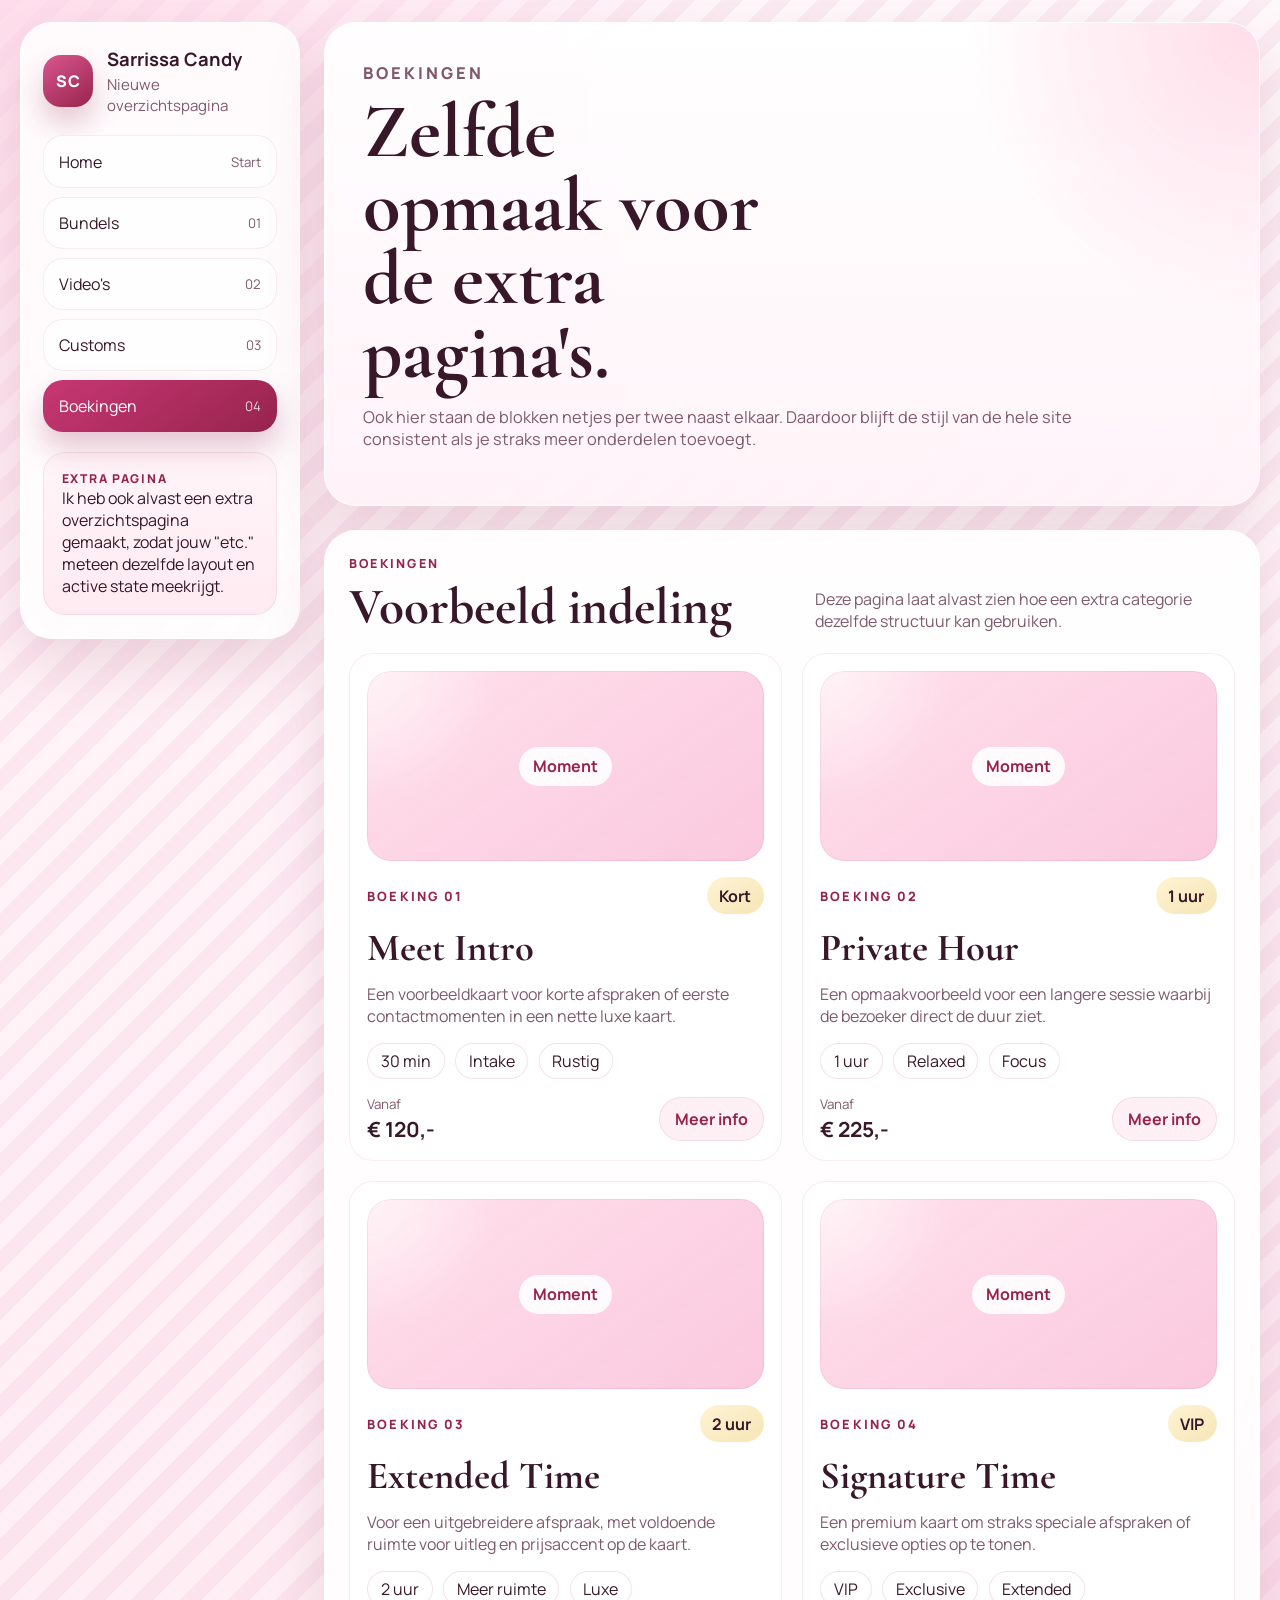
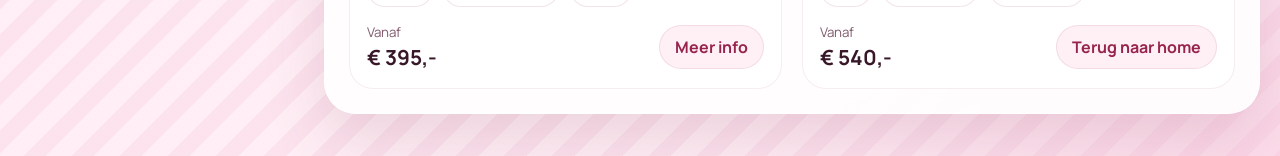
==== boekingen.html @ 028f1e92 "Eerste versie" ====
<!DOCTYPE html>
<html lang="nl">
<head>
    <meta charset="UTF-8">
    <meta name="viewport" content="width=device-width, initial-scale=1.0">
    <title>Boekingen | Sarrissa Candy</title>
    <link rel="preconnect" href="https://fonts.googleapis.com">
    <link rel="preconnect" href="https://fonts.gstatic.com" crossorigin>
    <link href="https://fonts.googleapis.com/css2?family=Cormorant+Garamond:wght@500;600;700&family=Manrope:wght@400;500;600;700;800&display=swap" rel="stylesheet">
    <link rel="stylesheet" href="assets/css/style.css">
    <script defer src="assets/js/script.js"></script>
</head>
<body data-page="boekingen">
    <div class="site-shell">
        <aside class="sidebar">
            <a class="brand" href="index.html">
                <span class="brand-mark">SC</span>
                <span class="brand-copy">
                    <strong>Sarrissa Candy</strong>
                    <span>Nieuwe overzichtspagina</span>
                </span>
            </a>

            <button class="sidebar-toggle" type="button" aria-expanded="false" aria-controls="sidebar-nav" data-sidebar-toggle>
                Menu openen
            </button>

            <nav class="sidebar-nav" id="sidebar-nav" data-sidebar-nav>
                <a class="side-link" href="index.html" data-nav-link="home">
                    <span>Home</span>
                    <small>Start</small>
                </a>
                <a class="side-link" href="bundels.html" data-nav-link="bundels">
                    <span>Bundels</span>
                    <small>01</small>
                </a>
                <a class="side-link" href="videos.html" data-nav-link="videos">
                    <span>Video's</span>
                    <small>02</small>
                </a>
                <a class="side-link" href="customs.html" data-nav-link="customs">
                    <span>Customs</span>
                    <small>03</small>
                </a>
                <a class="side-link" href="boekingen.html" data-nav-link="boekingen">
                    <span>Boekingen</span>
                    <small>04</small>
                </a>
            </nav>

            <div class="sidebar-note">
                <p class="note-label">Extra pagina</p>
                <p>Ik heb ook alvast een extra overzichtspagina gemaakt, zodat jouw "etc." meteen dezelfde layout en active state meekrijgt.</p>
            </div>
        </aside>

        <main class="content">
            <section class="hero-card">
                <p class="eyebrow">Boekingen</p>
                <h1>Zelfde opmaak voor de extra pagina's.</h1>
                <p>Ook hier staan de blokken netjes per twee naast elkaar. Daardoor blijft de stijl van de hele site consistent als je straks meer onderdelen toevoegt.</p>
            </section>

            <section class="panel">
                <div class="section-heading">
                    <div>
                        <p class="eyebrow">Boekingen</p>
                        <h2>Voorbeeld indeling</h2>
                    </div>
                    <p class="section-copy">Deze pagina laat alvast zien hoe een extra categorie dezelfde structuur kan gebruiken.</p>
                </div>

                <div class="collection-grid">
                    <article class="offer-card">
                        <div class="offer-image"><span>Moment</span></div>
                        <div class="offer-topline">
                            <small>Boeking 01</small>
                            <span class="price-chip">Kort</span>
                        </div>
                        <h3>Meet Intro</h3>
                        <p class="offer-copy">Een voorbeeldkaart voor korte afspraken of eerste contactmomenten in een nette luxe kaart.</p>
                        <div class="tag-row">
                            <span>30 min</span>
                            <span>Intake</span>
                            <span>Rustig</span>
                        </div>
                        <div class="offer-footer">
                            <div class="offer-price">
                                <small>Vanaf</small>
                                <strong>&euro; 120,-</strong>
                            </div>
                            <a class="ghost-link" href="bundels.html">Meer info</a>
                        </div>
                    </article>

                    <article class="offer-card">
                        <div class="offer-image"><span>Moment</span></div>
                        <div class="offer-topline">
                            <small>Boeking 02</small>
                            <span class="price-chip">1 uur</span>
                        </div>
                        <h3>Private Hour</h3>
                        <p class="offer-copy">Een opmaakvoorbeeld voor een langere sessie waarbij de bezoeker direct de duur ziet.</p>
                        <div class="tag-row">
                            <span>1 uur</span>
                            <span>Relaxed</span>
                            <span>Focus</span>
                        </div>
                        <div class="offer-footer">
                            <div class="offer-price">
                                <small>Vanaf</small>
                                <strong>&euro; 225,-</strong>
                            </div>
                            <a class="ghost-link" href="videos.html">Meer info</a>
                        </div>
                    </article>

                    <article class="offer-card">
                        <div class="offer-image"><span>Moment</span></div>
                        <div class="offer-topline">
                            <small>Boeking 03</small>
                            <span class="price-chip">2 uur</span>
                        </div>
                        <h3>Extended Time</h3>
                        <p class="offer-copy">Voor een uitgebreidere afspraak, met voldoende ruimte voor uitleg en prijsaccent op de kaart.</p>
                        <div class="tag-row">
                            <span>2 uur</span>
                            <span>Meer ruimte</span>
                            <span>Luxe</span>
                        </div>
                        <div class="offer-footer">
                            <div class="offer-price">
                                <small>Vanaf</small>
                                <strong>&euro; 395,-</strong>
                            </div>
                            <a class="ghost-link" href="customs.html">Meer info</a>
                        </div>
                    </article>

                    <article class="offer-card">
                        <div class="offer-image"><span>Moment</span></div>
                        <div class="offer-topline">
                            <small>Boeking 04</small>
                            <span class="price-chip">VIP</span>
                        </div>
                        <h3>Signature Time</h3>
                        <p class="offer-copy">Een premium kaart om straks speciale afspraken of exclusieve opties op te tonen.</p>
                        <div class="tag-row">
                            <span>VIP</span>
                            <span>Exclusive</span>
                            <span>Extended</span>
                        </div>
                        <div class="offer-footer">
                            <div class="offer-price">
                                <small>Vanaf</small>
                                <strong>&euro; 540,-</strong>
                            </div>
                            <a class="ghost-link" href="index.html">Terug naar home</a>
                        </div>
                    </article>
                </div>
            </section>
        </main>
    </div>
</body>
</html>
---- assets/css/style.css ----
:root {
    --font-body: "Manrope", sans-serif;
    --font-heading: "Cormorant Garamond", serif;
    --bg-main: #fff8fb;
    --bg-soft: #ffeef5;
    --surface: rgba(255, 255, 255, 0.9);
    --surface-strong: #ffffff;
    --text-main: #381828;
    --text-soft: #7f5a6c;
    --border: rgba(151, 36, 77, 0.14);
    --shadow: 0 24px 60px rgba(135, 67, 95, 0.16);
    --accent: #d9568f;
    --accent-strong: #97244d;
    --accent-soft: #ffd3e3;
    --gold-soft: #f6e5b6;
    --radius-xl: 32px;
    --radius-lg: 24px;
    --radius-md: 18px;
    --transition: 0.22s ease;
}

*,
*::before,
*::after {
    box-sizing: border-box;
}

html {
    scroll-behavior: smooth;
}

body {
    margin: 0;
    min-height: 100vh;
    font-family: var(--font-body);
    color: var(--text-main);
    background:
        radial-gradient(circle at top left, rgba(255, 214, 231, 0.75), transparent 34%),
        radial-gradient(circle at bottom right, rgba(248, 194, 219, 0.42), transparent 28%),
        repeating-linear-gradient(
            135deg,
            rgba(231, 156, 191, 0.14) 0 16px,
            rgba(255, 255, 255, 0) 16px 34px
        ),
        linear-gradient(180deg, var(--bg-main), var(--bg-soft));
}

a {
    color: inherit;
}

img {
    display: block;
    max-width: 100%;
}

button {
    font: inherit;
}

.site-shell {
    width: min(1240px, calc(100% - 2rem));
    margin: 0 auto;
    padding: 1.4rem 0 2.6rem;
    display: grid;
    grid-template-columns: 280px minmax(0, 1fr);
    gap: 1.5rem;
}

.sidebar {
    position: sticky;
    top: 1.25rem;
    align-self: start;
    padding: 1.4rem;
    border-radius: var(--radius-xl);
    background: rgba(255, 255, 255, 0.84);
    border: 1px solid rgba(255, 255, 255, 0.85);
    box-shadow: var(--shadow);
    backdrop-filter: blur(18px);
}

.brand {
    display: flex;
    align-items: center;
    gap: 0.9rem;
    margin-bottom: 1.2rem;
    text-decoration: none;
}

.brand-mark {
    width: 52px;
    height: 52px;
    border-radius: 18px;
    display: grid;
    place-items: center;
    font-weight: 800;
    letter-spacing: 0.06em;
    color: #ffffff;
    background: linear-gradient(145deg, var(--accent), var(--accent-strong));
    box-shadow: 0 16px 28px rgba(151, 36, 77, 0.24);
}

.brand-copy {
    display: grid;
    gap: 0.15rem;
}

.brand-copy strong {
    font-size: 1.15rem;
}

.brand-copy span {
    color: var(--text-soft);
    font-size: 0.94rem;
}

.sidebar-toggle {
    display: none;
    width: 100%;
    margin-bottom: 1rem;
    padding: 0.95rem 1rem;
    border: 0;
    border-radius: 18px;
    background: #ffffff;
    color: var(--text-main);
    box-shadow: inset 0 0 0 1px var(--border);
}

.sidebar-nav {
    display: grid;
    gap: 0.55rem;
}

.side-link {
    display: flex;
    align-items: center;
    justify-content: space-between;
    gap: 0.8rem;
    padding: 0.95rem 1rem;
    border-radius: 20px;
    text-decoration: none;
    background: rgba(255, 255, 255, 0.64);
    color: var(--text-main);
    box-shadow: inset 0 0 0 1px rgba(151, 36, 77, 0.08);
    transition: transform var(--transition), background-color var(--transition), color var(--transition), box-shadow var(--transition);
}

.side-link small {
    color: var(--text-soft);
    font-size: 0.83rem;
    transition: color var(--transition);
}

.side-link:hover,
.side-link:focus-visible {
    transform: translateY(-1px);
    background: #fff8fc;
    box-shadow: inset 0 0 0 1px rgba(151, 36, 77, 0.16);
}

.side-link.is-active,
.side-link[aria-current="page"] {
    color: #ffffff;
    background: linear-gradient(145deg, #c73773, var(--accent-strong));
    box-shadow: 0 16px 30px rgba(151, 36, 77, 0.26);
}

.side-link.is-active small,
.side-link[aria-current="page"] small {
    color: rgba(255, 255, 255, 0.82);
}

.sidebar-note {
    margin-top: 1.2rem;
    padding: 1.15rem;
    border-radius: 22px;
    background: linear-gradient(180deg, rgba(255, 245, 249, 0.96), rgba(255, 233, 241, 0.96));
    box-shadow: inset 0 0 0 1px rgba(151, 36, 77, 0.08);
}

.sidebar-note p {
    margin: 0;
}

.note-label {
    margin-bottom: 0.45rem;
    font-size: 0.76rem;
    font-weight: 800;
    letter-spacing: 0.14em;
    text-transform: uppercase;
    color: var(--accent-strong);
}

.content {
    display: grid;
    gap: 1.5rem;
}

.hero-card,
.panel {
    border-radius: var(--radius-xl);
    background: var(--surface);
    border: 1px solid rgba(255, 255, 255, 0.92);
    box-shadow: var(--shadow);
    backdrop-filter: blur(18px);
}

.hero-card {
    padding: clamp(1.8rem, 3vw, 2.8rem);
    background:
        radial-gradient(circle at top right, rgba(255, 213, 228, 0.82), transparent 28%),
        linear-gradient(180deg, rgba(255, 255, 255, 0.95), rgba(255, 243, 248, 0.94));
}

.eyebrow {
    margin: 0 0 0.7rem;
    font-size: 0.78rem;
    font-weight: 800;
    letter-spacing: 0.18em;
    text-transform: uppercase;
    color: var(--accent-strong);
}

.hero-card h1,
.panel h2,
.offer-card h3,
.nav-card h3 {
    margin: 0;
    font-family: var(--font-heading);
    line-height: 0.96;
    color: var(--text-main);
}

.hero-card h1 {
    max-width: 12ch;
    font-size: clamp(3rem, 6vw, 5.4rem);
}

.hero-card p {
    max-width: 720px;
    color: var(--text-soft);
    font-size: 1.02rem;
}

.hero-badges,
.tag-row {
    display: flex;
    flex-wrap: wrap;
    gap: 0.65rem;
}

.hero-badges {
    margin-top: 1.6rem;
}

.hero-badges span,
.tag-row span {
    display: inline-flex;
    align-items: center;
    min-height: 34px;
    padding: 0.45rem 0.85rem;
    border-radius: 999px;
    background: #ffffff;
    color: var(--text-main);
    box-shadow: inset 0 0 0 1px rgba(151, 36, 77, 0.12);
}

.panel {
    padding: 1.5rem;
}

.section-heading {
    display: flex;
    align-items: end;
    justify-content: space-between;
    gap: 1rem;
    margin-bottom: 1.3rem;
}

.section-heading h2 {
    font-size: clamp(2.2rem, 4vw, 3.2rem);
}

.section-copy {
    max-width: 420px;
    margin: 0;
    color: var(--text-soft);
}

.collection-grid {
    display: grid;
    grid-template-columns: repeat(2, minmax(0, 1fr));
    gap: 1.25rem;
}

.nav-card,
.offer-card,
.mini-card {
    border-radius: var(--radius-lg);
    background: var(--surface-strong);
    box-shadow: inset 0 0 0 1px rgba(151, 36, 77, 0.08);
}

.nav-card {
    display: grid;
    gap: 0.85rem;
    padding: 1.35rem;
    text-decoration: none;
    transition: transform var(--transition), box-shadow var(--transition);
}

.nav-card:hover,
.nav-card:focus-visible {
    transform: translateY(-2px);
    box-shadow: inset 0 0 0 1px rgba(151, 36, 77, 0.14), 0 18px 34px rgba(177, 105, 136, 0.14);
}

.nav-card p,
.offer-copy,
.mini-card p {
    margin: 0;
    color: var(--text-soft);
}

.nav-card-top {
    display: flex;
    align-items: center;
    justify-content: space-between;
    gap: 1rem;
}

.nav-card-step {
    min-width: 48px;
    min-height: 48px;
    border-radius: 16px;
    display: grid;
    place-items: center;
    font-weight: 800;
    color: var(--accent-strong);
    background: linear-gradient(145deg, #fff3f8, #ffe0eb);
}

.nav-card-link {
    font-weight: 700;
    color: var(--accent-strong);
}

.mini-grid {
    display: grid;
    grid-template-columns: repeat(2, minmax(0, 1fr));
    gap: 1rem;
}

.mini-card {
    padding: 1.25rem;
}

.mini-card strong {
    display: block;
    margin-bottom: 0.45rem;
    font-size: 1.1rem;
}

.offer-card {
    padding: 1.15rem;
    display: grid;
    gap: 1rem;
}

.offer-image {
    min-height: 190px;
    border-radius: 24px;
    display: grid;
    place-items: center;
    overflow: hidden;
    background:
        radial-gradient(circle at top left, rgba(255, 255, 255, 0.65), transparent 30%),
        linear-gradient(145deg, rgba(255, 222, 234, 0.95), rgba(250, 195, 219, 0.9));
    box-shadow: inset 0 0 0 1px rgba(151, 36, 77, 0.08);
}

.offer-image span {
    padding: 0.55rem 0.9rem;
    border-radius: 999px;
    font-weight: 700;
    color: var(--accent-strong);
    background: rgba(255, 255, 255, 0.88);
}

.offer-topline {
    display: flex;
    align-items: center;
    justify-content: space-between;
    gap: 1rem;
}

.offer-topline small {
    font-size: 0.8rem;
    font-weight: 800;
    letter-spacing: 0.16em;
    text-transform: uppercase;
    color: var(--accent-strong);
}

.price-chip {
    padding: 0.45rem 0.78rem;
    border-radius: 999px;
    font-weight: 700;
    background: linear-gradient(145deg, #fff3d4, var(--gold-soft));
}

.offer-card h3 {
    font-size: clamp(2rem, 3vw, 2.6rem);
}

.offer-footer {
    display: flex;
    align-items: center;
    justify-content: space-between;
    gap: 1rem;
    margin-top: auto;
}

.offer-price {
    display: grid;
    gap: 0.1rem;
}

.offer-price small {
    color: var(--text-soft);
}

.offer-price strong {
    font-size: 1.3rem;
}

.ghost-link {
    display: inline-flex;
    align-items: center;
    justify-content: center;
    min-height: 42px;
    padding: 0.7rem 1rem;
    border-radius: 999px;
    background: rgba(255, 239, 245, 0.92);
    color: var(--accent-strong);
    font-weight: 700;
    text-decoration: none;
    box-shadow: inset 0 0 0 1px rgba(151, 36, 77, 0.1);
}

.page-intro {
    margin: 0;
    color: var(--text-soft);
    max-width: 680px;
}

.page-footer {
    padding: 0.8rem 0 0;
    text-align: center;
    color: var(--text-soft);
    font-size: 0.94rem;
}

@media (max-width: 980px) {
    .site-shell {
        grid-template-columns: 1fr;
    }

    .sidebar {
        position: static;
    }
}

@media (max-width: 820px) {
    .collection-grid,
    .mini-grid,
    .section-heading {
        grid-template-columns: 1fr;
    }

    .section-heading {
        display: grid;
        align-items: start;
    }
}

@media (max-width: 720px) {
    .site-shell {
        width: min(100%, calc(100% - 1rem));
        padding-top: 0.7rem;
    }

    .sidebar {
        padding: 1rem;
        border-radius: 24px;
    }

    .sidebar-toggle {
        display: block;
    }

    .sidebar-nav {
        display: none;
    }

    .sidebar-nav.is-open {
        display: grid;
    }

    .hero-card,
    .panel {
        padding: 1.1rem;
        border-radius: 24px;
    }

    .offer-image {
        min-height: 150px;
    }

    .offer-footer {
        align-items: start;
        flex-direction: column;
    }
}
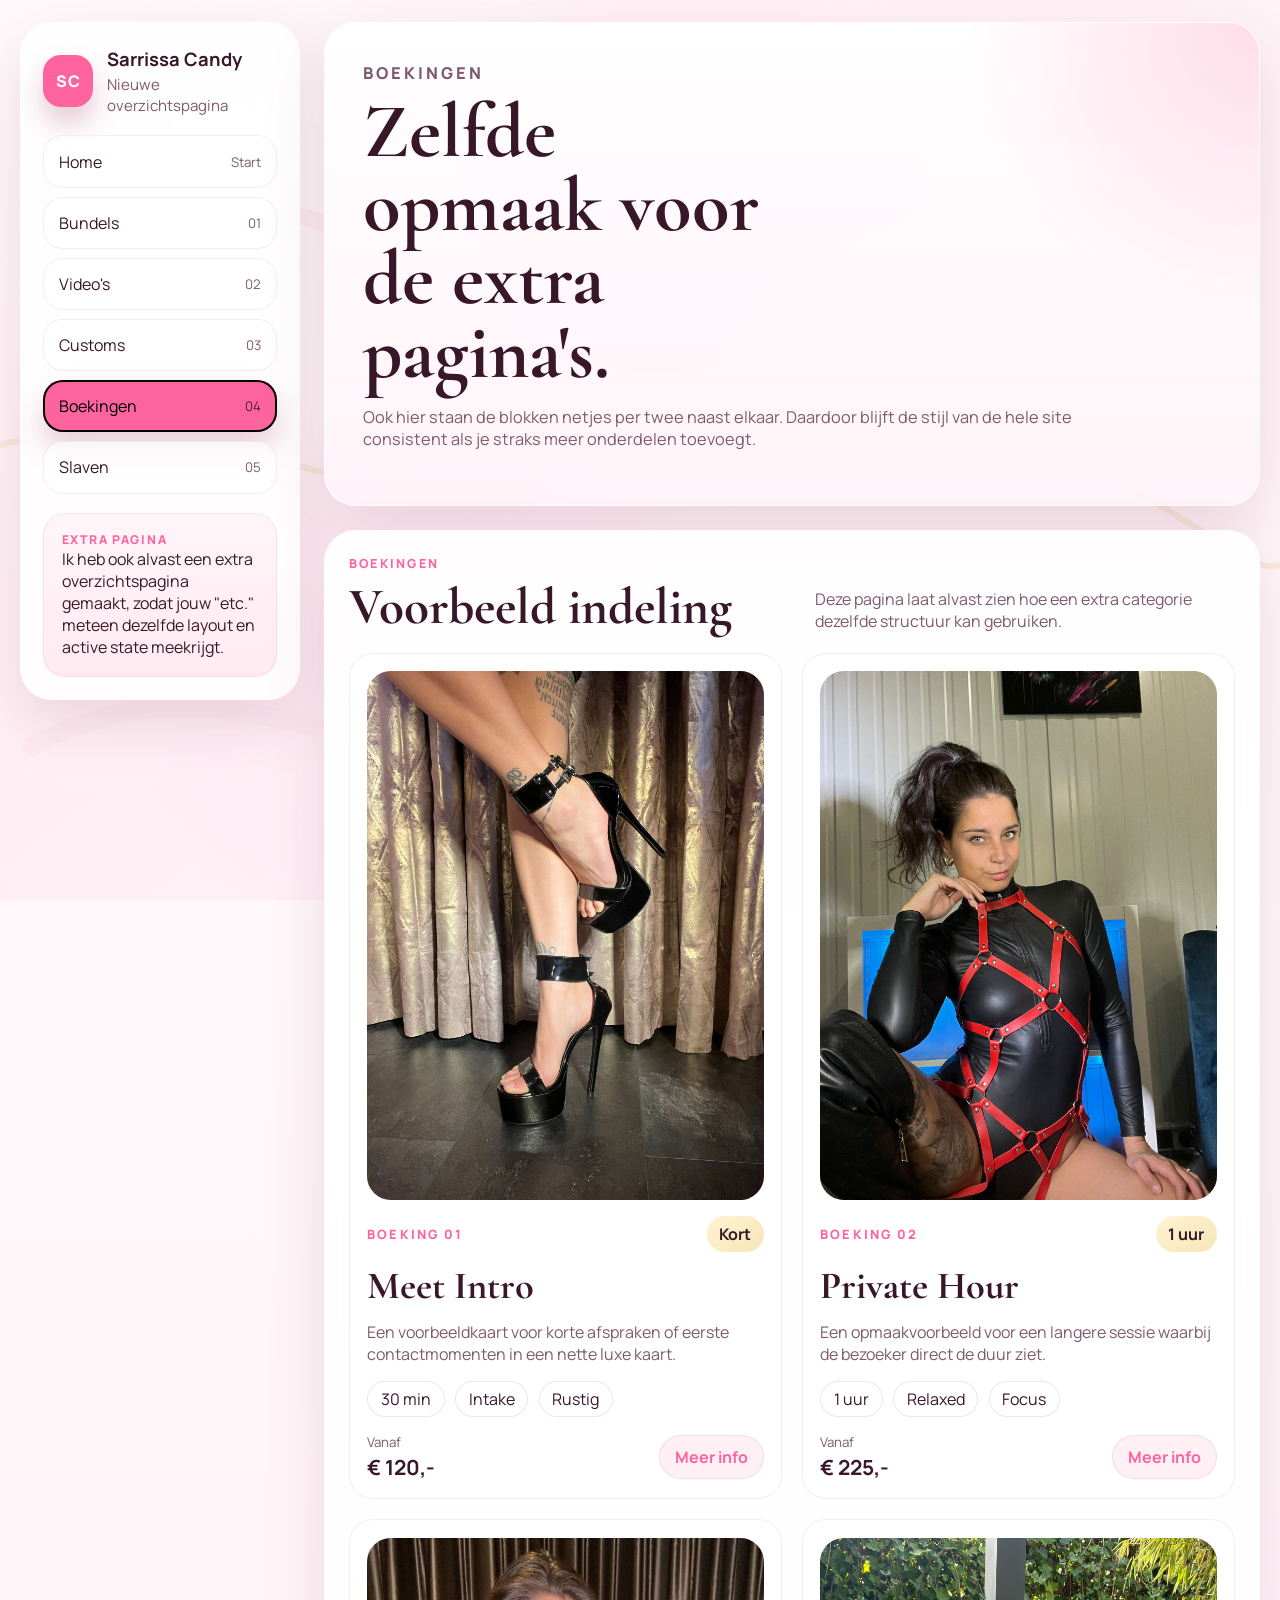
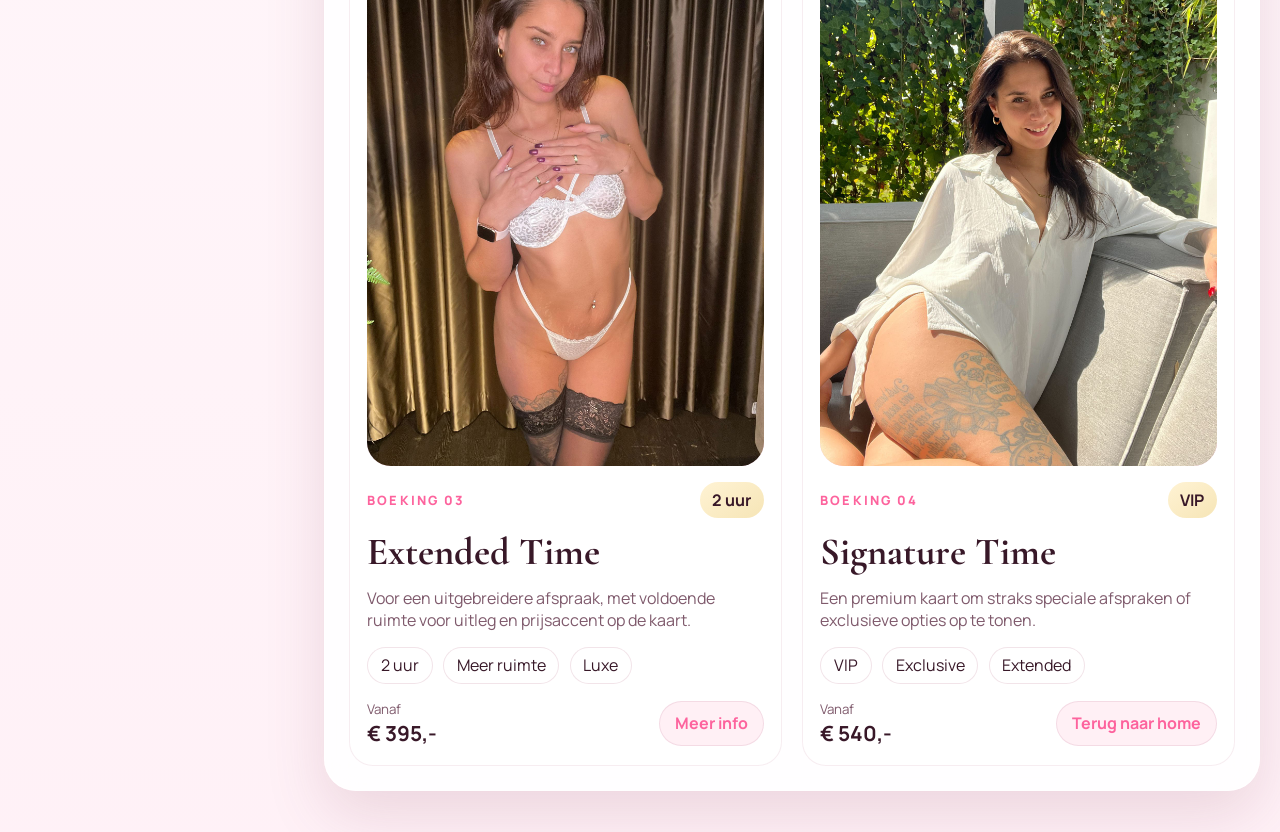
==== commit a010f9ea: "tweede verbetering" ====
--- a/boekingen.html
+++ b/boekingen.html
@@ -46,6 +46,10 @@
                     <span>Boekingen</span>
                     <small>04</small>
                 </a>
+                <a class="side-link" href="slaven.html" data-nav-link="slaven">
+                    <span>Slaven</span>
+                    <small>05</small>
+                </a>
             </nav>
 
             <div class="sidebar-note">
@@ -72,7 +76,9 @@
 
                 <div class="collection-grid">
                     <article class="offer-card">
-                        <div class="offer-image"><span>Moment</span></div>
+                        <div class="offer-image">
+                            <img src="images/WhatsApp%20Image%202026-05-06%20at%2015.22.38.jpeg" alt="Foto bij boeking Meet Intro">
+                        </div>
                         <div class="offer-topline">
                             <small>Boeking 01</small>
                             <span class="price-chip">Kort</span>
@@ -94,7 +100,9 @@
                     </article>
 
                     <article class="offer-card">
-                        <div class="offer-image"><span>Moment</span></div>
+                        <div class="offer-image">
+                            <img src="images/WhatsApp%20Image%202026-05-06%20at%2015.12.39.jpeg" alt="Foto bij boeking Private Hour">
+                        </div>
                         <div class="offer-topline">
                             <small>Boeking 02</small>
                             <span class="price-chip">1 uur</span>
@@ -116,7 +124,9 @@
                     </article>
 
                     <article class="offer-card">
-                        <div class="offer-image"><span>Moment</span></div>
+                        <div class="offer-image">
+                            <img src="images/WhatsApp%20Image%202026-05-06%20at%2015.51.36.jpeg" alt="Foto bij boeking Extended Time">
+                        </div>
                         <div class="offer-topline">
                             <small>Boeking 03</small>
                             <span class="price-chip">2 uur</span>
@@ -138,7 +148,9 @@
                     </article>
 
                     <article class="offer-card">
-                        <div class="offer-image"><span>Moment</span></div>
+                        <div class="offer-image">
+                            <img src="images/WhatsApp%20Image%202026-05-06%20at%2015.43.06.jpeg" alt="Foto bij boeking Signature Time">
+                        </div>
                         <div class="offer-topline">
                             <small>Boeking 04</small>
                             <span class="price-chip">VIP</span>
--- a/assets/css/style.css
+++ b/assets/css/style.css
@@ -9,8 +9,8 @@
     --text-soft: #7f5a6c;
     --border: rgba(151, 36, 77, 0.14);
     --shadow: 0 24px 60px rgba(135, 67, 95, 0.16);
-    --accent: #d9568f;
-    --accent-strong: #97244d;
+    --accent: #fd639d;
+    --accent-strong: #fd639d;
     --accent-soft: #ffd3e3;
     --gold-soft: #f6e5b6;
     --radius-xl: 32px;
@@ -35,14 +35,20 @@
     font-family: var(--font-body);
     color: var(--text-main);
     background:
-        radial-gradient(circle at top left, rgba(255, 214, 231, 0.75), transparent 34%),
-        radial-gradient(circle at bottom right, rgba(248, 194, 219, 0.42), transparent 28%),
-        repeating-linear-gradient(
-            135deg,
-            rgba(231, 156, 191, 0.14) 0 16px,
-            rgba(255, 255, 255, 0) 16px 34px
-        ),
-        linear-gradient(180deg, var(--bg-main), var(--bg-soft));
+        linear-gradient(180deg, rgba(255, 250, 252, 0.7), rgba(255, 238, 245, 0.82)),
+        url("../images/marble-02.svg") center top / cover fixed;
+}
+
+body[data-page="slaven"] {
+    --text-main: #ffeaf4;
+    --text-soft: rgba(255, 220, 235, 0.8);
+    --surface: rgba(18, 8, 15, 0.78);
+    --surface-strong: rgba(27, 11, 21, 0.9);
+    --border: rgba(253, 99, 157, 0.22);
+    --shadow: 0 28px 70px rgba(0, 0, 0, 0.42);
+    background:
+        linear-gradient(180deg, rgba(9, 4, 8, 0.52), rgba(8, 3, 7, 0.76)),
+        url("../images/slaven-glitch.svg") center center / cover fixed;
 }
 
 a {
@@ -160,14 +166,16 @@
 
 .side-link.is-active,
 .side-link[aria-current="page"] {
-    color: #ffffff;
-    background: linear-gradient(145deg, #c73773, var(--accent-strong));
-    box-shadow: 0 16px 30px rgba(151, 36, 77, 0.26);
+    color: #000000;
+    background: var(--accent-strong);
+    box-shadow:
+        inset 0 0 0 2px #000000,
+        0 16px 30px rgba(151, 36, 77, 0.22);
 }
 
 .side-link.is-active small,
 .side-link[aria-current="page"] small {
-    color: rgba(255, 255, 255, 0.82);
+    color: rgba(0, 0, 0, 0.7);
 }
 
 .sidebar-note {
@@ -240,6 +248,37 @@
     max-width: 720px;
     color: var(--text-soft);
     font-size: 1.02rem;
+}
+
+.hero-split {
+    display: grid;
+    grid-template-columns: minmax(0, 1.05fr) minmax(280px, 0.95fr);
+    gap: 1.25rem;
+    align-items: center;
+}
+
+.hero-gallery {
+    display: grid;
+    grid-template-columns: repeat(2, minmax(0, 1fr));
+    gap: 0.85rem;
+}
+
+.hero-gallery-card {
+    min-height: 170px;
+    border-radius: 24px;
+    overflow: hidden;
+    box-shadow: inset 0 0 0 1px rgba(151, 36, 77, 0.1);
+}
+
+.hero-gallery-card.tall {
+    grid-row: span 2;
+    min-height: 360px;
+}
+
+.hero-gallery-card img {
+    width: 100%;
+    height: 100%;
+    object-fit: cover;
 }
 
 .hero-badges,
@@ -293,6 +332,10 @@
     gap: 1.25rem;
 }
 
+.training-grid {
+    grid-template-columns: repeat(3, minmax(0, 1fr));
+}
+
 .nav-card,
 .offer-card,
 .mini-card {
@@ -377,6 +420,12 @@
         radial-gradient(circle at top left, rgba(255, 255, 255, 0.65), transparent 30%),
         linear-gradient(145deg, rgba(255, 222, 234, 0.95), rgba(250, 195, 219, 0.9));
     box-shadow: inset 0 0 0 1px rgba(151, 36, 77, 0.08);
+}
+
+.offer-image img {
+    width: 100%;
+    height: 100%;
+    object-fit: cover;
 }
 
 .offer-image span {
@@ -448,6 +497,141 @@
     box-shadow: inset 0 0 0 1px rgba(151, 36, 77, 0.1);
 }
 
+.jump-panel,
+.request-card {
+    border-radius: var(--radius-lg);
+    background: var(--surface-strong);
+    box-shadow: inset 0 0 0 1px rgba(151, 36, 77, 0.08);
+}
+
+.jump-panel {
+    padding: 1.35rem;
+    display: grid;
+    gap: 0.9rem;
+}
+
+.jump-nav {
+    display: flex;
+    flex-wrap: wrap;
+    gap: 0.75rem;
+}
+
+.jump-chip {
+    display: inline-flex;
+    align-items: center;
+    justify-content: center;
+    min-height: 44px;
+    padding: 0.75rem 1rem;
+    border-radius: 999px;
+    text-decoration: none;
+    font-weight: 700;
+    background: rgba(255, 240, 246, 0.92);
+    color: var(--accent-strong);
+    box-shadow: inset 0 0 0 1px rgba(151, 36, 77, 0.12);
+    transition: transform var(--transition), box-shadow var(--transition), background-color var(--transition);
+}
+
+.jump-chip:hover,
+.jump-chip:focus-visible {
+    transform: translateY(-1px);
+    box-shadow: inset 0 0 0 1px rgba(151, 36, 77, 0.2), 0 16px 28px rgba(151, 36, 77, 0.12);
+}
+
+.jump-chip.is-soft {
+    background: rgba(255, 255, 255, 0.86);
+    color: var(--text-main);
+}
+
+.scroll-target {
+    scroll-margin-top: 1.25rem;
+}
+
+.request-layout {
+    display: grid;
+    grid-template-columns: minmax(0, 0.9fr) minmax(0, 1.1fr);
+    gap: 1.25rem;
+}
+
+.training-request-layout {
+    margin-top: 1.25rem;
+}
+
+.request-card {
+    padding: 1.35rem;
+    display: grid;
+    gap: 1rem;
+}
+
+.request-card h3,
+.request-card h4 {
+    margin: 0;
+    font-family: var(--font-heading);
+    line-height: 1;
+    color: var(--text-main);
+}
+
+.request-list {
+    margin: 0;
+    padding-left: 1.1rem;
+    color: var(--text-soft);
+}
+
+.request-list li + li {
+    margin-top: 0.45rem;
+}
+
+.form-fields {
+    display: grid;
+    gap: 0.9rem;
+}
+
+.field-block {
+    display: grid;
+    gap: 0.45rem;
+}
+
+.field-label {
+    font-size: 0.88rem;
+    font-weight: 700;
+    color: var(--text-main);
+}
+
+.field-input,
+.field-textarea {
+    width: 100%;
+    border: 1px solid rgba(151, 36, 77, 0.14);
+    border-radius: 18px;
+    background: rgba(255, 255, 255, 0.94);
+    color: var(--text-main);
+    padding: 0.95rem 1rem;
+}
+
+.field-textarea {
+    min-height: 170px;
+    resize: vertical;
+}
+
+.field-textarea-small {
+    min-height: 110px;
+}
+
+.copy-button {
+    border: 0;
+    border-radius: 999px;
+    min-height: 46px;
+    padding: 0.85rem 1.2rem;
+    font-weight: 800;
+    color: #000000;
+    background: var(--accent-strong);
+    box-shadow: inset 0 0 0 2px #000000;
+}
+
+.copy-feedback {
+    margin: 0;
+    color: var(--text-soft);
+    font-size: 0.92rem;
+}
+
 .page-intro {
     margin: 0;
     color: var(--text-soft);
@@ -461,6 +645,122 @@
     font-size: 0.94rem;
 }
 
+body[data-page="slaven"] .sidebar {
+    background: rgba(16, 7, 14, 0.72);
+    border-color: rgba(253, 99, 157, 0.18);
+}
+
+body[data-page="slaven"] .side-link {
+    background: rgba(255, 255, 255, 0.05);
+    color: var(--text-main);
+    box-shadow: inset 0 0 0 1px rgba(253, 99, 157, 0.14);
+}
+
+body[data-page="slaven"] .side-link small {
+    color: rgba(255, 220, 235, 0.68);
+}
+
+body[data-page="slaven"] .side-link:hover,
+body[data-page="slaven"] .side-link:focus-visible {
+    background: rgba(253, 99, 157, 0.16);
+    box-shadow: inset 0 0 0 1px rgba(253, 99, 157, 0.28);
+}
+
+body[data-page="slaven"] .sidebar-note,
+body[data-page="slaven"] .hero-card,
+body[data-page="slaven"] .panel,
+body[data-page="slaven"] .nav-card,
+body[data-page="slaven"] .offer-card,
+body[data-page="slaven"] .mini-card {
+    border-color: rgba(253, 99, 157, 0.12);
+}
+
+body[data-page="slaven"] .sidebar-note {
+    background: linear-gradient(180deg, rgba(38, 13, 29, 0.88), rgba(25, 9, 20, 0.9));
+    box-shadow: inset 0 0 0 1px rgba(253, 99, 157, 0.14);
+}
+
+body[data-page="slaven"] .hero-card,
+body[data-page="slaven"] .panel {
+    border: 1px solid rgba(253, 99, 157, 0.12);
+}
+
+body[data-page="slaven"] .hero-card {
+    background:
+        radial-gradient(circle at top right, rgba(253, 99, 157, 0.24), transparent 30%),
+        linear-gradient(180deg, rgba(34, 12, 26, 0.9), rgba(13, 6, 11, 0.94));
+}
+
+body[data-page="slaven"] .panel {
+    background: rgba(14, 7, 13, 0.84);
+}
+
+body[data-page="slaven"] .nav-card,
+body[data-page="slaven"] .offer-card,
+body[data-page="slaven"] .mini-card {
+    background: rgba(29, 11, 22, 0.92);
+    box-shadow: inset 0 0 0 1px rgba(253, 99, 157, 0.12);
+}
+
+body[data-page="slaven"] .nav-card:hover,
+body[data-page="slaven"] .nav-card:focus-visible {
+    box-shadow: inset 0 0 0 1px rgba(253, 99, 157, 0.2), 0 18px 34px rgba(0, 0, 0, 0.3);
+}
+
+body[data-page="slaven"] .nav-card-step,
+body[data-page="slaven"] .price-chip {
+    color: #fff4fb;
+    background: linear-gradient(145deg, rgba(253, 99, 157, 0.88), rgba(140, 26, 72, 0.92));
+}
+
+body[data-page="slaven"] .hero-badges span,
+body[data-page="slaven"] .tag-row span,
+body[data-page="slaven"] .ghost-link,
+body[data-page="slaven"] .jump-chip {
+    background: rgba(255, 255, 255, 0.08);
+    color: var(--text-main);
+    box-shadow: inset 0 0 0 1px rgba(253, 99, 157, 0.2);
+}
+
+body[data-page="slaven"] .offer-image {
+    box-shadow: inset 0 0 0 1px rgba(253, 99, 157, 0.18);
+}
+
+body[data-page="slaven"] .jump-panel,
+body[data-page="slaven"] .request-card {
+    background: rgba(29, 11, 22, 0.92);
+    box-shadow: inset 0 0 0 1px rgba(253, 99, 157, 0.12);
+}
+
+body[data-page="slaven"] .hero-gallery-card {
+    box-shadow: inset 0 0 0 1px rgba(253, 99, 157, 0.16);
+}
+
+body[data-page="slaven"] .jump-chip.is-soft {
+    background: rgba(255, 255, 255, 0.05);
+}
+
+body[data-page="slaven"] .training-grid {
+    margin-bottom: 1.25rem;
+}
+
+body[data-page="slaven"] .field-input,
+body[data-page="slaven"] .field-textarea {
+    border-color: rgba(253, 99, 157, 0.2);
+    background: rgba(255, 255, 255, 0.06);
+    color: var(--text-main);
+}
+
+body[data-page="slaven"] .field-input::placeholder,
+body[data-page="slaven"] .field-textarea::placeholder {
+    color: rgba(255, 220, 235, 0.58);
+}
+
+body[data-page="slaven"] .copy-button:hover,
+body[data-page="slaven"] .copy-button:focus-visible {
+    transform: translateY(-1px);
+}
+
 @media (max-width: 980px) {
     .site-shell {
         grid-template-columns: 1fr;
@@ -473,8 +773,11 @@
 
 @media (max-width: 820px) {
     .collection-grid,
+    .training-grid,
     .mini-grid,
-    .section-heading {
+    .section-heading,
+    .hero-split,
+    .request-layout {
         grid-template-columns: 1fr;
     }
 
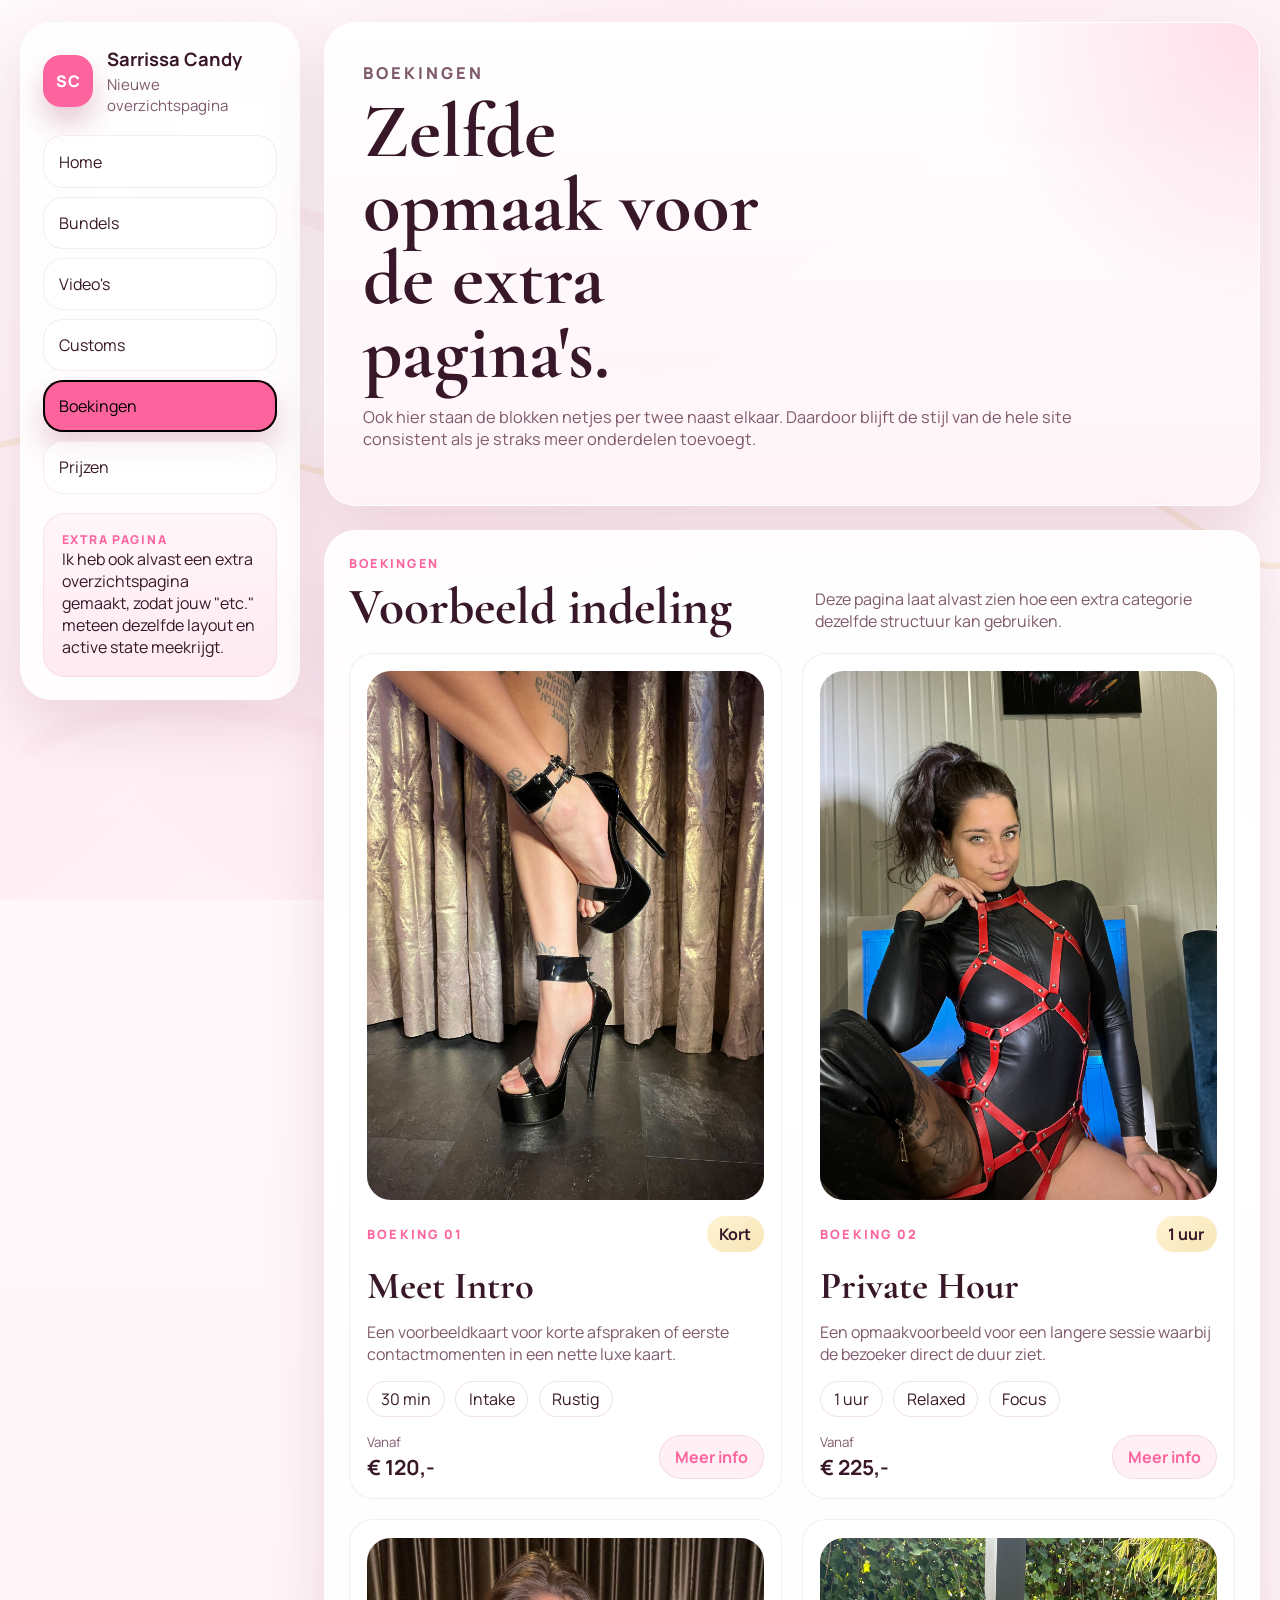
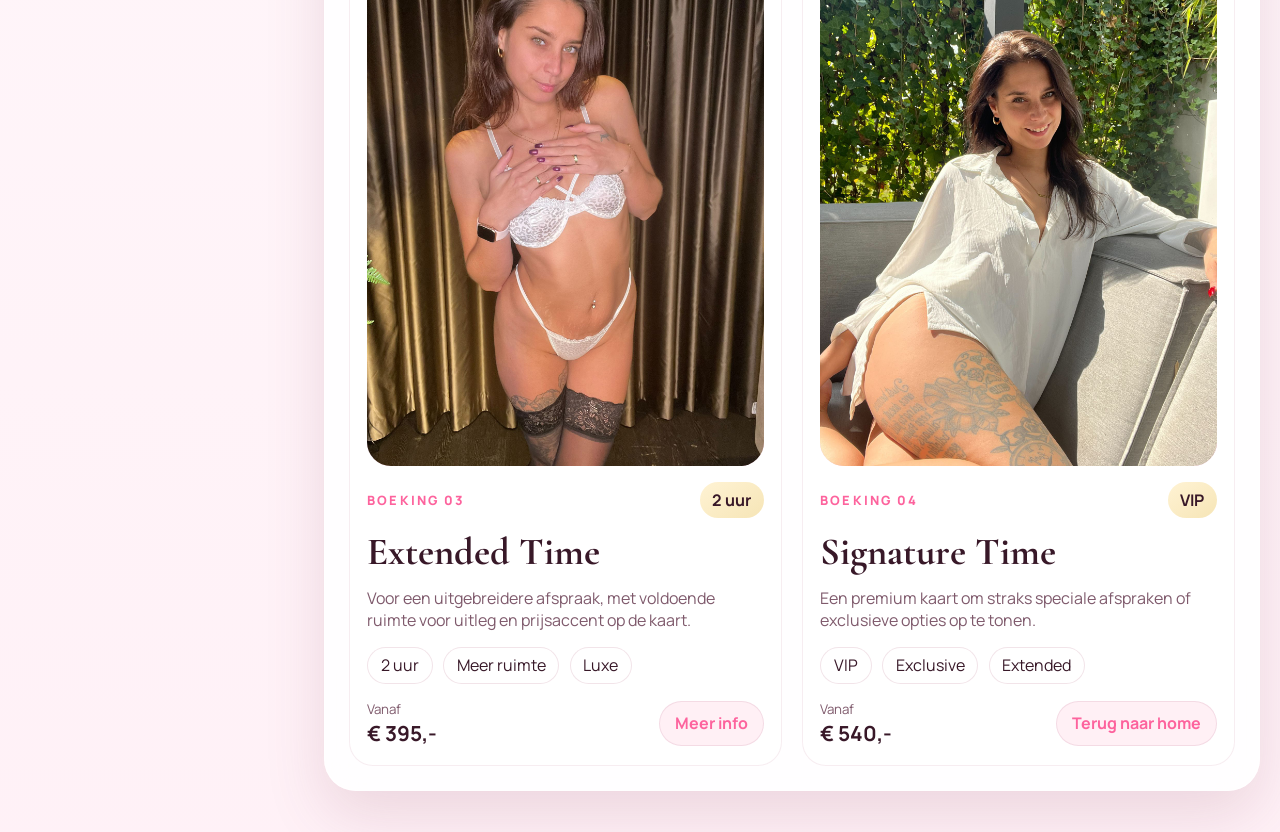
==== commit bd58d560: "versie 6" ====
--- a/boekingen.html
+++ b/boekingen.html
@@ -47,7 +47,7 @@
                     <small>04</small>
                 </a>
                 <a class="side-link" href="slaven.html" data-nav-link="slaven">
-                    <span>Slaven</span>
+                    <span>Prijzen</span>
                     <small>05</small>
                 </a>
             </nav>
--- a/assets/css/style.css
+++ b/assets/css/style.css
@@ -152,6 +152,7 @@
 }
 
 .side-link small {
+    display: none;
     color: var(--text-soft);
     font-size: 0.83rem;
     transition: color var(--transition);
@@ -293,6 +294,7 @@
 }
 
 .hero-badges span,
+.hero-badges a,
 .tag-row span {
     display: inline-flex;
     align-items: center;
@@ -301,7 +303,37 @@
     border-radius: 999px;
     background: #ffffff;
     color: var(--text-main);
+    text-decoration: none;
     box-shadow: inset 0 0 0 1px rgba(151, 36, 77, 0.12);
+}
+
+.bundle-copy {
+    display: grid;
+    align-content: center;
+}
+
+.bundle-actions {
+    display: flex;
+    flex-wrap: wrap;
+    gap: 0.8rem;
+    margin-top: 1.4rem;
+}
+
+.bundle-visual {
+    min-height: 520px;
+    border-radius: 28px;
+    overflow: hidden;
+    background:
+        radial-gradient(circle at top left, rgba(255, 255, 255, 0.68), transparent 30%),
+        linear-gradient(145deg, rgba(255, 224, 236, 0.95), rgba(250, 198, 221, 0.9));
+    box-shadow: inset 0 0 0 1px rgba(151, 36, 77, 0.1);
+}
+
+.bundle-visual img {
+    width: 100%;
+    height: 100%;
+    object-fit: cover;
+    object-position: center top;
 }
 
 .panel {
@@ -391,6 +423,12 @@
 .mini-grid {
     display: grid;
     grid-template-columns: repeat(2, minmax(0, 1fr));
+    gap: 1rem;
+}
+
+.bundle-detail-grid {
+    display: grid;
+    grid-template-columns: repeat(3, minmax(0, 1fr));
     gap: 1rem;
 }
 
@@ -645,6 +683,736 @@
     font-size: 0.94rem;
 }
 
+.content.content-narrow {
+    width: min(880px, 100%);
+    margin: 0 auto;
+}
+
+.hero-card-centered {
+    overflow: hidden;
+}
+
+.hero-photo-frame {
+    aspect-ratio: 16 / 11;
+    min-height: 360px;
+    margin-bottom: 1.6rem;
+    border-radius: 28px;
+    overflow: hidden;
+    box-shadow: inset 0 0 0 1px rgba(151, 36, 77, 0.1);
+}
+
+.hero-photo-frame img {
+    width: 100%;
+    height: 100%;
+    object-fit: cover;
+    object-position: center top;
+}
+
+.hero-copy-centered {
+    max-width: 680px;
+    margin: 0 auto;
+    display: grid;
+    gap: 0.9rem;
+    text-align: center;
+}
+
+.hero-copy-centered h1 {
+    max-width: 14ch;
+    margin: 0 auto;
+}
+
+.hero-copy-centered p {
+    margin: 0 auto;
+}
+
+.hero-card-centered .hero-badges {
+    justify-content: center;
+}
+
+.panel-center {
+    text-align: center;
+}
+
+.section-heading-centered {
+    display: grid;
+    justify-items: center;
+    margin-bottom: 1.5rem;
+}
+
+.centered-copy {
+    max-width: 600px;
+}
+
+.luxury-mini-grid {
+    grid-template-columns: repeat(3, minmax(0, 1fr));
+}
+
+.pricing-stack {
+    display: grid;
+    gap: 1.25rem;
+}
+
+.pricing-card {
+    padding: clamp(1.4rem, 3vw, 2rem);
+    border-radius: 30px;
+    background: rgba(29, 11, 22, 0.92);
+    box-shadow:
+        inset 0 0 0 1px rgba(253, 99, 157, 0.12),
+        0 22px 38px rgba(0, 0, 0, 0.22);
+}
+
+.pricing-card-head {
+    display: flex;
+    align-items: start;
+    justify-content: space-between;
+    gap: 1rem;
+    margin-bottom: 1.25rem;
+}
+
+.pricing-card-head h2 {
+    font-size: clamp(2.2rem, 4vw, 3.2rem);
+}
+
+.pricing-accent {
+    display: inline-flex;
+    align-items: center;
+    min-height: 38px;
+    padding: 0.45rem 0.85rem;
+    border-radius: 999px;
+    background: rgba(255, 255, 255, 0.06);
+    color: var(--text-main);
+    font-size: 0.84rem;
+    font-weight: 700;
+    letter-spacing: 0.06em;
+    text-transform: uppercase;
+    box-shadow: inset 0 0 0 1px rgba(253, 99, 157, 0.18);
+}
+
+.pricing-lead {
+    margin: 0 0 1.25rem;
+    color: var(--text-soft);
+}
+
+.pricing-subgroup + .pricing-subgroup {
+    margin-top: 1.35rem;
+    padding-top: 1.35rem;
+    border-top: 1px solid rgba(253, 99, 157, 0.14);
+}
+
+.pricing-subgroup h3 {
+    margin: 0 0 0.9rem;
+    font-family: var(--font-heading);
+    font-size: 2rem;
+    line-height: 1;
+    color: var(--text-main);
+}
+
+.pricing-list {
+    display: grid;
+    gap: 0.8rem;
+}
+
+.pricing-row {
+    display: grid;
+    grid-template-columns: minmax(0, 1fr) auto;
+    gap: 1rem;
+    align-items: center;
+    padding: 1rem 1.05rem;
+    border-radius: 22px;
+    background: rgba(255, 255, 255, 0.04);
+    box-shadow: inset 0 0 0 1px rgba(253, 99, 157, 0.12);
+}
+
+.pricing-row-single {
+    min-height: 84px;
+}
+
+.pricing-row-copy {
+    display: grid;
+    gap: 0.18rem;
+}
+
+.pricing-row-copy span {
+    font-weight: 700;
+    color: var(--text-main);
+}
+
+.pricing-row-copy small {
+    color: var(--text-soft);
+}
+
+.pricing-row strong {
+    font-size: 1.2rem;
+    white-space: nowrap;
+}
+
+.pricing-compact-page {
+    gap: 1rem;
+}
+
+.content.content-narrow.pricing-compact-page {
+    width: min(1040px, 100%);
+}
+
+.pricing-stack-compact {
+    gap: 1rem;
+}
+
+.pricing-grid-compact {
+    display: grid;
+    grid-template-columns: repeat(2, minmax(0, 1fr));
+    gap: 1rem;
+    align-items: start;
+}
+
+.pricing-card-wide {
+    grid-column: 1 / -1;
+}
+
+.pricing-card-compact {
+    padding: clamp(1.1rem, 2vw, 1.5rem);
+    border-radius: 24px;
+}
+
+.pricing-card-compact .pricing-card-head {
+    margin-bottom: 0.95rem;
+}
+
+.pricing-card-compact .pricing-card-head h2 {
+    font-size: clamp(1.9rem, 3vw, 2.6rem);
+}
+
+.pricing-subgroups-grid {
+    display: grid;
+    grid-template-columns: repeat(2, minmax(0, 1fr));
+    gap: 0.85rem;
+}
+
+.pricing-subgroups-grid-triple {
+    grid-template-columns: repeat(3, minmax(0, 1fr));
+}
+
+.pricing-subgroup-card {
+    margin: 0;
+    padding: 0.95rem;
+    border-radius: 22px;
+    background: rgba(255, 255, 255, 0.03);
+    box-shadow: inset 0 0 0 1px rgba(253, 99, 157, 0.1);
+}
+
+.pricing-subgroups-grid .pricing-subgroup + .pricing-subgroup {
+    margin-top: 0;
+    padding-top: 0.95rem;
+    border-top: 0;
+}
+
+.pricing-subgroup-span {
+    grid-column: 1 / -1;
+}
+
+.pricing-list-tight {
+    gap: 0.6rem;
+}
+
+.pricing-list-tight .pricing-row {
+    padding: 0.82rem 0.9rem;
+    border-radius: 18px;
+}
+
+.pricing-select-stack {
+    display: grid;
+    gap: 0.7rem;
+}
+
+.pricing-select {
+    appearance: none;
+    cursor: pointer;
+}
+
+.pricing-select-card {
+    display: grid;
+    gap: 0.2rem;
+    padding: 0.9rem 1rem;
+    border-radius: 18px;
+    background: rgba(255, 255, 255, 0.04);
+    box-shadow: inset 0 0 0 1px rgba(253, 99, 157, 0.12);
+}
+
+.pricing-select-card strong,
+.pricing-select-card b {
+    color: var(--text-main);
+}
+
+.pricing-select-card span {
+    color: var(--text-soft);
+}
+
+.pricing-select-card b {
+    font-size: 1.1rem;
+}
+
+.hero-card-compact {
+    padding: clamp(1.2rem, 2.5vw, 1.8rem);
+}
+
+.hero-photo-frame-compact {
+    aspect-ratio: 16 / 7;
+    min-height: 220px;
+    margin-bottom: 1rem;
+}
+
+.hero-copy-compact {
+    gap: 0.7rem;
+}
+
+.hero-copy-compact h1 {
+    max-width: 16ch;
+    font-size: clamp(2.5rem, 4.5vw, 4rem);
+}
+
+.hero-copy-compact p {
+    max-width: 560px;
+    font-size: 0.98rem;
+}
+
+body[data-page="bundels"] {
+    --text-main: #381828;
+    --text-soft: #7f5a6c;
+    --surface: rgba(255, 255, 255, 0.9);
+    --surface-strong: #ffffff;
+    --border: rgba(151, 36, 77, 0.14);
+    --shadow: 0 24px 60px rgba(135, 67, 95, 0.16);
+    background:
+        linear-gradient(180deg, rgba(255, 250, 252, 0.78), rgba(255, 238, 245, 0.9)),
+        url("../images/marble-02.svg") center top / cover fixed;
+}
+
+body[data-page="customs"] {
+    background:
+        linear-gradient(180deg, rgba(255, 249, 252, 0.84), rgba(255, 236, 244, 0.92)),
+        url("../images/marble-01.svg") center center / cover fixed;
+}
+
+.catalog-page {
+    width: min(1180px, 100%);
+    margin: 0 auto;
+    gap: 1.2rem;
+}
+
+.catalog-hero {
+    padding: clamp(1.4rem, 2.8vw, 2.1rem);
+}
+
+.catalog-hero h1 {
+    max-width: 12ch;
+    font-size: clamp(2.8rem, 5vw, 4.8rem);
+}
+
+.catalog-hero p {
+    max-width: 560px;
+    margin: 0;
+}
+
+.catalog-grid {
+    display: grid;
+    grid-template-columns: repeat(3, minmax(0, 1fr));
+    gap: 1.15rem;
+    align-items: start;
+}
+
+.customs-grid {
+    grid-template-columns: repeat(2, minmax(0, 1fr));
+}
+
+.showcase-card {
+    overflow: hidden;
+    border-radius: 32px;
+    background: linear-gradient(180deg, rgba(28, 13, 25, 0.98), rgba(17, 10, 18, 0.98));
+    border: 1px solid rgba(253, 99, 157, 0.18);
+    box-shadow:
+        inset 0 0 0 1px rgba(253, 99, 157, 0.08),
+        0 24px 44px rgba(0, 0, 0, 0.28);
+    transition: transform var(--transition), box-shadow var(--transition);
+}
+
+.showcase-card:hover,
+.showcase-card:focus-within {
+    transform: translateY(-3px);
+    box-shadow:
+        inset 0 0 0 1px rgba(253, 99, 157, 0.14),
+        0 28px 48px rgba(0, 0, 0, 0.34);
+}
+
+.showcase-media {
+    position: relative;
+    min-height: 240px;
+    aspect-ratio: 1 / 0.92;
+    overflow: hidden;
+}
+
+.showcase-media::after {
+    content: "";
+    position: absolute;
+    inset: auto 0 0;
+    height: 42%;
+    background: linear-gradient(180deg, transparent, rgba(16, 9, 14, 0.92));
+    pointer-events: none;
+}
+
+.showcase-media img {
+    width: 100%;
+    height: 100%;
+    object-fit: cover;
+    object-position: center top;
+}
+
+.showcase-body {
+    display: grid;
+    gap: 0.95rem;
+    padding: 1.2rem 1.15rem 1.25rem;
+}
+
+.showcase-copy-block {
+    display: grid;
+    gap: 0.4rem;
+}
+
+.showcase-title {
+    margin: 0;
+    font-family: var(--font-body);
+    font-size: clamp(1.7rem, 3vw, 2.2rem);
+    font-weight: 800;
+    line-height: 1;
+    color: #ff71d2;
+}
+
+.showcase-description {
+    margin: 0;
+    color: rgba(255, 228, 239, 0.74);
+    font-size: 0.94rem;
+}
+
+.showcase-tier-switch {
+    display: flex;
+    flex-wrap: wrap;
+    gap: 0.55rem;
+}
+
+.showcase-tier {
+    flex: 1 1 calc(50% - 0.3rem);
+    min-height: 44px;
+    padding: 0.7rem 0.8rem;
+    border: 1px solid rgba(253, 99, 157, 0.18);
+    border-radius: 14px;
+    background: rgba(255, 255, 255, 0.04);
+    color: #f9ddeb;
+    font-weight: 700;
+    text-align: center;
+    cursor: pointer;
+    transition: transform var(--transition), box-shadow var(--transition), background-color var(--transition), border-color var(--transition);
+}
+
+.showcase-tier:hover,
+.showcase-tier:focus-visible {
+    transform: translateY(-1px);
+    box-shadow: 0 14px 28px rgba(0, 0, 0, 0.18);
+}
+
+.showcase-tier.is-active {
+    border-color: transparent;
+    color: #ffffff;
+    background: linear-gradient(135deg, #d564f5, #9b56ff);
+    box-shadow: 0 14px 30px rgba(181, 89, 255, 0.28);
+}
+
+.showcase-price-block {
+    display: grid;
+    justify-items: center;
+    text-align: center;
+    gap: 0.18rem;
+    padding-top: 0.15rem;
+}
+
+.showcase-price {
+    font-size: clamp(2.4rem, 5vw, 3.5rem);
+    font-weight: 800;
+    line-height: 0.9;
+    letter-spacing: -0.04em;
+    color: transparent;
+    background: linear-gradient(135deg, #ff7bd9, #b26aff);
+    -webkit-background-clip: text;
+    background-clip: text;
+}
+
+.showcase-price-note {
+    color: rgba(255, 255, 255, 0.54);
+    font-size: 0.92rem;
+}
+
+.showcase-price-meta {
+    font-weight: 800;
+    color: #ff71d2;
+}
+
+.showcase-price-meta.is-soft {
+    color: #b88cff;
+}
+
+.showcase-features {
+    margin: 0;
+    padding: 0;
+    list-style: none;
+    display: grid;
+    gap: 0.65rem;
+}
+
+.showcase-features li {
+    position: relative;
+    padding: 0.82rem 0.95rem 0.82rem 2.55rem;
+    border-radius: 16px;
+    background: rgba(255, 255, 255, 0.04);
+    color: rgba(255, 232, 242, 0.82);
+    box-shadow: inset 0 0 0 1px rgba(253, 99, 157, 0.08);
+}
+
+.showcase-features li::before {
+    content: "";
+    position: absolute;
+    left: 1rem;
+    top: 50%;
+    width: 0.9rem;
+    height: 0.9rem;
+    border-radius: 999px;
+    transform: translateY(-50%);
+    background: linear-gradient(135deg, #ff7edc, #8d62ff);
+    box-shadow: 0 0 0 4px rgba(255, 126, 220, 0.12);
+}
+
+.showcase-cta {
+    width: 100%;
+    min-height: 54px;
+    border: 0;
+    border-radius: 18px;
+    display: inline-flex;
+    align-items: center;
+    justify-content: center;
+    padding: 0.95rem 1rem;
+    text-decoration: none;
+    font-weight: 800;
+    font-size: 1.04rem;
+    color: #160b13;
+    background: linear-gradient(90deg, #c45eff, #ffc76c);
+    box-shadow: 0 18px 34px rgba(159, 88, 255, 0.22);
+    cursor: pointer;
+    transition: transform var(--transition), box-shadow var(--transition);
+}
+
+.showcase-cta:hover,
+.showcase-cta:focus-visible {
+    transform: translateY(-1px);
+    box-shadow: 0 22px 38px rgba(159, 88, 255, 0.28);
+}
+
+body[data-page="bundels"] .sidebar {
+    background: rgba(255, 255, 255, 0.84);
+    border: 1px solid rgba(255, 255, 255, 0.85);
+}
+
+body[data-page="bundels"] .side-link {
+    background: rgba(255, 255, 255, 0.68);
+    color: var(--text-main);
+    box-shadow: inset 0 0 0 1px rgba(151, 36, 77, 0.08);
+}
+
+body[data-page="bundels"] .side-link small {
+    color: var(--text-soft);
+}
+
+body[data-page="bundels"] .side-link:hover,
+body[data-page="bundels"] .side-link:focus-visible {
+    background: #fff8fc;
+    box-shadow: inset 0 0 0 1px rgba(151, 36, 77, 0.16);
+}
+
+body[data-page="bundels"] .sidebar-note {
+    background: linear-gradient(180deg, rgba(255, 245, 249, 0.96), rgba(255, 233, 241, 0.96));
+    box-shadow: inset 0 0 0 1px rgba(151, 36, 77, 0.08);
+}
+
+body[data-page="bundels"] .hero-card {
+    border: 1px solid rgba(151, 36, 77, 0.12);
+    background:
+        radial-gradient(circle at top right, rgba(253, 99, 157, 0.16), transparent 30%),
+        linear-gradient(180deg, rgba(255, 255, 255, 0.96), rgba(255, 243, 248, 0.96));
+}
+
+body[data-page="bundels"] .catalog-grid {
+    grid-template-columns: repeat(2, minmax(0, 1fr));
+}
+
+body[data-page="bundels"] .showcase-card {
+    background: linear-gradient(180deg, rgba(255, 255, 255, 0.98), rgba(255, 241, 247, 0.98));
+    border: 1px solid rgba(151, 36, 77, 0.12);
+    box-shadow:
+        inset 0 0 0 1px rgba(151, 36, 77, 0.06),
+        0 22px 42px rgba(177, 105, 136, 0.16);
+}
+
+body[data-page="bundels"] .showcase-card:hover,
+body[data-page="bundels"] .showcase-card:focus-within {
+    box-shadow:
+        inset 0 0 0 1px rgba(151, 36, 77, 0.12),
+        0 24px 46px rgba(177, 105, 136, 0.22);
+}
+
+body[data-page="bundels"] .showcase-media::after {
+    background: linear-gradient(180deg, transparent, rgba(255, 244, 249, 0.96));
+}
+
+body[data-page="bundels"] .showcase-title {
+    color: var(--accent-strong);
+}
+
+body[data-page="bundels"] .showcase-description,
+body[data-page="bundels"] .showcase-price-note {
+    color: var(--text-soft);
+}
+
+body[data-page="bundels"] .showcase-tier {
+    background: rgba(255, 255, 255, 0.9);
+    color: var(--text-main);
+    border-color: rgba(151, 36, 77, 0.12);
+}
+
+body[data-page="bundels"] .showcase-tier.is-active {
+    color: #2d1522;
+    background: linear-gradient(135deg, #fd8fc0, #ffd27f);
+    box-shadow: 0 14px 30px rgba(253, 143, 192, 0.2);
+}
+
+body[data-page="bundels"] .showcase-price-meta {
+    color: var(--accent-strong);
+}
+
+body[data-page="bundels"] .showcase-price-meta.is-soft {
+    color: #d27a9d;
+}
+
+body[data-page="bundels"] .showcase-features li {
+    background: rgba(255, 255, 255, 0.82);
+    color: var(--text-main);
+    box-shadow: inset 0 0 0 1px rgba(151, 36, 77, 0.08);
+}
+
+body[data-page="bundels"] .showcase-features li::before {
+    background: linear-gradient(135deg, #fd8fc0, #f6c568);
+    box-shadow: 0 0 0 4px rgba(253, 143, 192, 0.14);
+}
+
+body[data-page="bundels"] .showcase-cta {
+    color: #381828;
+    background: linear-gradient(90deg, #fd8fc0, #ffd27f);
+    box-shadow: 0 18px 34px rgba(253, 143, 192, 0.18);
+}
+
+body[data-page="customs"] .sidebar {
+    background: rgba(255, 255, 255, 0.84);
+    border: 1px solid rgba(255, 255, 255, 0.85);
+}
+
+body[data-page="customs"] .side-link {
+    background: rgba(255, 255, 255, 0.68);
+    color: var(--text-main);
+    box-shadow: inset 0 0 0 1px rgba(151, 36, 77, 0.08);
+}
+
+body[data-page="customs"] .side-link small {
+    color: var(--text-soft);
+}
+
+body[data-page="customs"] .side-link:hover,
+body[data-page="customs"] .side-link:focus-visible {
+    background: #fff8fc;
+    box-shadow: inset 0 0 0 1px rgba(151, 36, 77, 0.16);
+}
+
+body[data-page="customs"] .sidebar-note {
+    background: linear-gradient(180deg, rgba(255, 245, 249, 0.96), rgba(255, 233, 241, 0.96));
+    box-shadow: inset 0 0 0 1px rgba(151, 36, 77, 0.08);
+}
+
+body[data-page="customs"] .hero-card {
+    border: 1px solid rgba(151, 36, 77, 0.12);
+    background:
+        radial-gradient(circle at top right, rgba(253, 99, 157, 0.16), transparent 30%),
+        linear-gradient(180deg, rgba(255, 255, 255, 0.96), rgba(255, 243, 248, 0.96));
+}
+
+body[data-page="customs"] .showcase-card {
+    background: linear-gradient(180deg, rgba(255, 255, 255, 0.98), rgba(255, 241, 247, 0.98));
+    border: 1px solid rgba(151, 36, 77, 0.12);
+    box-shadow:
+        inset 0 0 0 1px rgba(151, 36, 77, 0.06),
+        0 22px 42px rgba(177, 105, 136, 0.16);
+}
+
+body[data-page="customs"] .showcase-card:hover,
+body[data-page="customs"] .showcase-card:focus-within {
+    box-shadow:
+        inset 0 0 0 1px rgba(151, 36, 77, 0.12),
+        0 24px 46px rgba(177, 105, 136, 0.22);
+}
+
+body[data-page="customs"] .showcase-media::after {
+    background: linear-gradient(180deg, transparent, rgba(255, 244, 249, 0.96));
+}
+
+body[data-page="customs"] .showcase-title {
+    color: var(--accent-strong);
+}
+
+body[data-page="customs"] .showcase-description,
+body[data-page="customs"] .showcase-price-note {
+    color: var(--text-soft);
+}
+
+body[data-page="customs"] .showcase-tier {
+    background: rgba(255, 255, 255, 0.9);
+    color: var(--text-main);
+    border-color: rgba(151, 36, 77, 0.12);
+}
+
+body[data-page="customs"] .showcase-tier.is-active {
+    color: #2d1522;
+    background: linear-gradient(135deg, #fd8fc0, #ffd27f);
+    box-shadow: 0 14px 30px rgba(253, 143, 192, 0.2);
+}
+
+body[data-page="customs"] .showcase-price-meta {
+    color: var(--accent-strong);
+}
+
+body[data-page="customs"] .showcase-price-meta.is-soft {
+    color: #d27a9d;
+}
+
+body[data-page="customs"] .showcase-features li {
+    background: rgba(255, 255, 255, 0.82);
+    color: var(--text-main);
+    box-shadow: inset 0 0 0 1px rgba(151, 36, 77, 0.08);
+}
+
+body[data-page="customs"] .showcase-features li::before {
+    background: linear-gradient(135deg, #fd8fc0, #f6c568);
+    box-shadow: 0 0 0 4px rgba(253, 143, 192, 0.14);
+}
+
+body[data-page="customs"] .showcase-cta {
+    color: #381828;
+    background: linear-gradient(90deg, #fd8fc0, #ffd27f);
+    box-shadow: 0 18px 34px rgba(253, 143, 192, 0.18);
+}
+
 body[data-page="slaven"] .sidebar {
     background: rgba(16, 7, 14, 0.72);
     border-color: rgba(253, 99, 157, 0.18);
@@ -714,6 +1482,7 @@
 }
 
 body[data-page="slaven"] .hero-badges span,
+body[data-page="slaven"] .hero-badges a,
 body[data-page="slaven"] .tag-row span,
 body[data-page="slaven"] .ghost-link,
 body[data-page="slaven"] .jump-chip {
@@ -732,6 +1501,11 @@
     box-shadow: inset 0 0 0 1px rgba(253, 99, 157, 0.12);
 }
 
+body[data-page="slaven"] .mini-card,
+body[data-page="slaven"] .pricing-card {
+    border: 1px solid rgba(253, 99, 157, 0.12);
+}
+
 body[data-page="slaven"] .hero-gallery-card {
     box-shadow: inset 0 0 0 1px rgba(253, 99, 157, 0.16);
 }
@@ -761,6 +1535,574 @@
     transform: translateY(-1px);
 }
 
+.client-stats-grid {
+    display: grid;
+    grid-template-columns: repeat(4, minmax(0, 1fr));
+    gap: 1rem;
+}
+
+.client-stat-card {
+    padding: 1.2rem;
+    border-radius: 26px;
+    background: rgba(18, 8, 15, 0.78);
+    border: 1px solid rgba(253, 99, 157, 0.16);
+    box-shadow: var(--shadow);
+}
+
+.client-stat-label {
+    display: block;
+    margin-bottom: 0.65rem;
+    font-size: 0.78rem;
+    font-weight: 800;
+    letter-spacing: 0.14em;
+    text-transform: uppercase;
+    color: var(--text-soft);
+}
+
+.client-stat-value {
+    display: block;
+    margin-bottom: 0.55rem;
+    font-size: clamp(2rem, 4vw, 2.8rem);
+    line-height: 0.95;
+    color: var(--text-main);
+}
+
+.client-stat-card p {
+    margin: 0;
+    color: var(--text-soft);
+}
+
+.client-system-layout {
+    display: grid;
+    grid-template-columns: minmax(320px, 0.84fr) minmax(0, 1.16fr);
+    gap: 1.2rem;
+    align-items: start;
+}
+
+.client-form-panel,
+.client-list-panel,
+.client-tips-panel {
+    display: grid;
+    gap: 1rem;
+}
+
+.client-panel-heading,
+.order-panel-heading {
+    align-items: start;
+    margin-bottom: 0;
+}
+
+.client-panel-heading .eyebrow {
+    margin-bottom: 0.45rem;
+}
+
+.client-form-grid,
+.client-filter-grid,
+.client-card-grid {
+    display: grid;
+    grid-template-columns: repeat(2, minmax(0, 1fr));
+    gap: 0.9rem;
+}
+
+.field-block-full {
+    grid-column: 1 / -1;
+}
+
+.client-form-actions,
+.client-card-actions {
+    display: flex;
+    flex-wrap: wrap;
+    gap: 0.75rem;
+}
+
+.client-secondary-button,
+.client-export-button,
+.client-action-button {
+    border: 0;
+    cursor: pointer;
+}
+
+.client-secondary-button,
+.client-export-button {
+    justify-content: center;
+}
+
+.client-feedback {
+    min-height: 1.3rem;
+}
+
+.client-toolbar {
+    display: grid;
+    gap: 0.95rem;
+}
+
+.client-results {
+    margin: 0;
+}
+
+.client-list {
+    display: grid;
+    gap: 0.9rem;
+}
+
+.client-card {
+    display: grid;
+    gap: 0.9rem;
+    padding: 1.1rem;
+    border-radius: 24px;
+    background: rgba(255, 255, 255, 0.04);
+    box-shadow: inset 0 0 0 1px rgba(253, 99, 157, 0.12);
+}
+
+.client-card-head {
+    display: flex;
+    align-items: start;
+    justify-content: space-between;
+    gap: 1rem;
+}
+
+.client-card-title {
+    margin: 0 0 0.28rem;
+    font-size: 1.35rem;
+    font-weight: 800;
+    line-height: 1;
+    color: var(--text-main);
+}
+
+.client-card-subtitle {
+    margin: 0;
+    color: var(--text-soft);
+}
+
+.client-card-tags {
+    display: flex;
+    flex-wrap: wrap;
+    justify-content: end;
+    gap: 0.55rem;
+}
+
+.client-status-badge,
+.client-priority-badge {
+    display: inline-flex;
+    align-items: center;
+    min-height: 34px;
+    padding: 0.42rem 0.78rem;
+    border-radius: 999px;
+    font-size: 0.78rem;
+    font-weight: 800;
+    letter-spacing: 0.06em;
+    text-transform: uppercase;
+    box-shadow: inset 0 0 0 1px rgba(255, 255, 255, 0.08);
+}
+
+.client-status-badge.status-nieuw {
+    background: rgba(95, 153, 255, 0.2);
+    color: #d6e4ff;
+}
+
+.client-status-badge.status-actief {
+    background: rgba(80, 219, 168, 0.18);
+    color: #cdf9ea;
+}
+
+.client-status-badge.status-followup {
+    background: rgba(255, 192, 84, 0.2);
+    color: #ffe9bf;
+}
+
+.client-status-badge.status-wachten {
+    background: rgba(198, 138, 255, 0.18);
+    color: #ead3ff;
+}
+
+.client-status-badge.status-vip {
+    background: rgba(255, 122, 198, 0.22);
+    color: #ffd8ec;
+}
+
+.client-status-badge.status-afgerond {
+    background: rgba(172, 180, 192, 0.2);
+    color: #eef2f8;
+}
+
+.client-priority-badge {
+    background: rgba(255, 255, 255, 0.06);
+    color: var(--text-main);
+}
+
+.client-priority-badge.priority-Hoog {
+    background: rgba(255, 181, 80, 0.18);
+    color: #ffdfac;
+}
+
+.client-priority-badge.priority-Urgent {
+    background: rgba(255, 103, 132, 0.2);
+    color: #ffd5dd;
+}
+
+.client-detail {
+    padding: 0.8rem 0.9rem;
+    border-radius: 18px;
+    background: rgba(255, 255, 255, 0.04);
+    box-shadow: inset 0 0 0 1px rgba(253, 99, 157, 0.08);
+}
+
+.client-detail-label {
+    display: block;
+    font-size: 0.72rem;
+    font-weight: 800;
+    letter-spacing: 0.14em;
+    text-transform: uppercase;
+    color: var(--text-soft);
+}
+
+.client-detail-value {
+    display: block;
+    margin-top: 0.35rem;
+    font-weight: 700;
+    color: var(--text-main);
+}
+
+.client-detail-value.is-overdue {
+    color: #ffc2d4;
+}
+
+.client-card-notes {
+    margin: 0;
+    padding: 0.95rem;
+    border-radius: 18px;
+    background: rgba(255, 255, 255, 0.04);
+    color: rgba(255, 232, 242, 0.82);
+    box-shadow: inset 0 0 0 1px rgba(253, 99, 157, 0.08);
+}
+
+.client-action-button {
+    min-height: 44px;
+    padding: 0.75rem 1rem;
+    border-radius: 999px;
+    font-weight: 700;
+    color: var(--text-main);
+    background: rgba(255, 255, 255, 0.06);
+    box-shadow: inset 0 0 0 1px rgba(253, 99, 157, 0.12);
+}
+
+.client-action-button.is-primary {
+    color: #160b13;
+    background: linear-gradient(90deg, #fd8fc0, #ffd27f);
+}
+
+.client-action-button.is-danger {
+    background: rgba(255, 109, 139, 0.12);
+    color: #ffd9e5;
+}
+
+.client-empty {
+    padding: 1.4rem;
+    border-radius: 22px;
+    text-align: center;
+    background: rgba(255, 255, 255, 0.04);
+    box-shadow: inset 0 0 0 1px rgba(253, 99, 157, 0.12);
+}
+
+.client-empty strong {
+    display: block;
+    margin-bottom: 0.45rem;
+}
+
+.client-empty p {
+    margin: 0;
+    color: var(--text-soft);
+}
+
+body[data-page="admin"] {
+    --text-main: #ffeaf4;
+    --text-soft: rgba(255, 220, 235, 0.8);
+    --surface: rgba(18, 8, 15, 0.78);
+    --surface-strong: rgba(27, 11, 21, 0.9);
+    --border: rgba(253, 99, 157, 0.22);
+    --shadow: 0 28px 70px rgba(0, 0, 0, 0.42);
+    background:
+        linear-gradient(180deg, rgba(9, 4, 8, 0.52), rgba(8, 3, 7, 0.76)),
+        url("../images/slaven-glitch.svg") center center / cover fixed;
+}
+
+body[data-page="admin"] .sidebar {
+    background: rgba(16, 7, 14, 0.72);
+    border-color: rgba(253, 99, 157, 0.18);
+}
+
+body[data-page="admin"] .side-link {
+    background: rgba(255, 255, 255, 0.05);
+    color: var(--text-main);
+    box-shadow: inset 0 0 0 1px rgba(253, 99, 157, 0.14);
+}
+
+body[data-page="admin"] .side-link small {
+    color: rgba(255, 220, 235, 0.68);
+}
+
+body[data-page="admin"] .side-link:hover,
+body[data-page="admin"] .side-link:focus-visible {
+    background: rgba(253, 99, 157, 0.16);
+    box-shadow: inset 0 0 0 1px rgba(253, 99, 157, 0.28);
+}
+
+body[data-page="admin"] .sidebar-note,
+body[data-page="admin"] .hero-card,
+body[data-page="admin"] .panel,
+body[data-page="admin"] .nav-card,
+body[data-page="admin"] .offer-card,
+body[data-page="admin"] .mini-card {
+    border-color: rgba(253, 99, 157, 0.12);
+}
+
+body[data-page="admin"] .sidebar-note {
+    background: linear-gradient(180deg, rgba(38, 13, 29, 0.88), rgba(25, 9, 20, 0.9));
+    box-shadow: inset 0 0 0 1px rgba(253, 99, 157, 0.14);
+}
+
+body[data-page="admin"] .hero-card,
+body[data-page="admin"] .panel {
+    border: 1px solid rgba(253, 99, 157, 0.12);
+}
+
+body[data-page="admin"] .hero-card {
+    background:
+        radial-gradient(circle at top right, rgba(253, 99, 157, 0.24), transparent 30%),
+        linear-gradient(180deg, rgba(34, 12, 26, 0.9), rgba(13, 6, 11, 0.94));
+}
+
+body[data-page="admin"] .panel {
+    background: rgba(14, 7, 13, 0.84);
+}
+
+body[data-page="admin"] .hero-badges span,
+body[data-page="admin"] .hero-badges a,
+body[data-page="admin"] .tag-row span,
+body[data-page="admin"] .ghost-link {
+    background: rgba(255, 255, 255, 0.08);
+    color: var(--text-main);
+    box-shadow: inset 0 0 0 1px rgba(253, 99, 157, 0.2);
+}
+
+body[data-page="admin"] .field-input,
+body[data-page="admin"] .field-textarea {
+    border-color: rgba(253, 99, 157, 0.2);
+    background: rgba(255, 255, 255, 0.06);
+    color: var(--text-main);
+}
+
+body[data-page="admin"] .field-input::placeholder,
+body[data-page="admin"] .field-textarea::placeholder {
+    color: rgba(255, 220, 235, 0.58);
+}
+
+body[data-page="bestellen"] {
+    --text-main: #3e1f23;
+    --text-soft: #8d6770;
+    --surface: rgba(255, 255, 255, 0.9);
+    --surface-strong: #fffdfc;
+    --border: rgba(180, 103, 122, 0.16);
+    --shadow: 0 26px 62px rgba(168, 112, 126, 0.16);
+    background:
+        linear-gradient(180deg, rgba(255, 252, 248, 0.85), rgba(255, 240, 232, 0.9)),
+        url("../images/marble-01.svg") center center / cover fixed;
+}
+
+body[data-page="bestellen"] .hero-card {
+    border: 1px solid rgba(180, 103, 122, 0.12);
+    background:
+        radial-gradient(circle at top right, rgba(255, 197, 165, 0.42), transparent 30%),
+        linear-gradient(180deg, rgba(255, 255, 255, 0.96), rgba(255, 244, 238, 0.96));
+}
+
+.order-catalog-panel,
+.order-builder-panel,
+.order-summary-panel {
+    display: grid;
+    gap: 1rem;
+}
+
+.order-catalog-grid {
+    display: grid;
+    grid-template-columns: repeat(3, minmax(0, 1fr));
+    gap: 1rem;
+}
+
+.order-product-card {
+    overflow: hidden;
+    border-radius: 26px;
+    background: var(--surface-strong);
+    box-shadow: inset 0 0 0 1px rgba(180, 103, 122, 0.1), 0 18px 36px rgba(168, 112, 126, 0.12);
+}
+
+.order-product-media {
+    min-height: 180px;
+    aspect-ratio: 1 / 0.8;
+    overflow: hidden;
+}
+
+.order-product-media img {
+    width: 100%;
+    height: 100%;
+    object-fit: cover;
+    object-position: center top;
+}
+
+.order-product-body {
+    display: grid;
+    gap: 0.8rem;
+    padding: 1rem;
+}
+
+.order-product-top {
+    display: flex;
+    align-items: start;
+    justify-content: space-between;
+    gap: 1rem;
+}
+
+.order-product-top h3 {
+    margin: 0;
+    font-family: var(--font-heading);
+    font-size: 2rem;
+    line-height: 0.95;
+}
+
+.order-product-body p {
+    margin: 0;
+    color: var(--text-soft);
+}
+
+.order-system-layout {
+    display: grid;
+    grid-template-columns: minmax(300px, 0.9fr) minmax(0, 1.1fr);
+    gap: 1.2rem;
+    align-items: start;
+}
+
+.order-selection-preview,
+.order-summary-box,
+.order-cart-item,
+.order-empty {
+    border-radius: 22px;
+    background: rgba(255, 247, 244, 0.94);
+    box-shadow: inset 0 0 0 1px rgba(180, 103, 122, 0.12);
+}
+
+.order-selection-preview {
+    display: grid;
+    gap: 0.28rem;
+    padding: 1rem;
+}
+
+.order-selection-preview strong,
+.order-selection-preview b {
+    color: var(--text-main);
+}
+
+.order-selection-preview p {
+    margin: 0;
+    color: var(--text-soft);
+}
+
+.order-selection-preview b {
+    font-size: 1.4rem;
+}
+
+.order-cart-list {
+    display: grid;
+    gap: 0.85rem;
+}
+
+.order-cart-item {
+    display: grid;
+    gap: 0.75rem;
+    padding: 1rem;
+}
+
+.order-cart-head {
+    display: flex;
+    align-items: start;
+    justify-content: space-between;
+    gap: 1rem;
+}
+
+.order-cart-title {
+    margin: 0 0 0.25rem;
+    font-size: 1.15rem;
+    font-weight: 800;
+    color: var(--text-main);
+}
+
+.order-cart-copy,
+.order-cart-note {
+    margin: 0;
+    color: var(--text-soft);
+}
+
+.order-cart-meta {
+    display: flex;
+    flex-wrap: wrap;
+    gap: 0.55rem;
+}
+
+.order-cart-meta span {
+    display: inline-flex;
+    align-items: center;
+    min-height: 32px;
+    padding: 0.42rem 0.75rem;
+    border-radius: 999px;
+    background: rgba(255, 255, 255, 0.86);
+    box-shadow: inset 0 0 0 1px rgba(180, 103, 122, 0.12);
+}
+
+.order-cart-remove {
+    border: 0;
+    min-height: 40px;
+    padding: 0.7rem 0.95rem;
+    border-radius: 999px;
+    cursor: pointer;
+    font-weight: 700;
+    color: #a24358;
+    background: rgba(255, 214, 223, 0.7);
+}
+
+.order-summary-box {
+    padding: 1rem;
+    display: grid;
+    gap: 0.65rem;
+}
+
+.order-total-row {
+    display: flex;
+    align-items: center;
+    justify-content: space-between;
+    gap: 1rem;
+    color: var(--text-main);
+}
+
+.order-total-row.is-strong {
+    padding-top: 0.65rem;
+    border-top: 1px solid rgba(180, 103, 122, 0.16);
+    font-size: 1.1rem;
+}
+
+.order-empty {
+    padding: 1.25rem;
+    text-align: center;
+}
+
+.order-empty strong {
+    display: block;
+    margin-bottom: 0.35rem;
+}
+
+.order-empty p {
+    margin: 0;
+    color: var(--text-soft);
+}
+
 @media (max-width: 980px) {
     .site-shell {
         grid-template-columns: 1fr;
@@ -768,6 +2110,23 @@
 
     .sidebar {
         position: static;
+    }
+
+    .client-stats-grid {
+        grid-template-columns: repeat(2, minmax(0, 1fr));
+    }
+
+    .client-system-layout,
+    .order-system-layout {
+        grid-template-columns: 1fr;
+    }
+
+    .order-catalog-grid {
+        grid-template-columns: repeat(2, minmax(0, 1fr));
+    }
+
+    .catalog-grid {
+        grid-template-columns: repeat(2, minmax(0, 1fr));
     }
 }
 
@@ -775,15 +2134,39 @@
     .collection-grid,
     .training-grid,
     .mini-grid,
+    .bundle-detail-grid,
     .section-heading,
     .hero-split,
-    .request-layout {
+    .request-layout,
+    .pricing-grid-compact,
+    .pricing-subgroups-grid,
+    .pricing-subgroups-grid-triple {
         grid-template-columns: 1fr;
     }
 
     .section-heading {
         display: grid;
         align-items: start;
+    }
+
+    .luxury-mini-grid {
+        grid-template-columns: 1fr;
+    }
+
+    .client-form-grid,
+    .client-filter-grid,
+    .client-card-grid,
+    .order-catalog-grid {
+        grid-template-columns: 1fr;
+    }
+
+    .pricing-card-wide,
+    .pricing-subgroup-span {
+        grid-column: auto;
+    }
+
+    .catalog-grid {
+        grid-template-columns: 1fr;
     }
 }
 
@@ -820,8 +2203,75 @@
         min-height: 150px;
     }
 
+    .bundle-visual {
+        min-height: 360px;
+    }
+
     .offer-footer {
         align-items: start;
         flex-direction: column;
     }
-}
+
+    .hero-photo-frame {
+        min-height: 280px;
+        margin-bottom: 1.15rem;
+    }
+
+    .pricing-card-head,
+    .pricing-row {
+        grid-template-columns: 1fr;
+    }
+
+    .pricing-card-head {
+        justify-content: start;
+    }
+
+    .pricing-row strong {
+        font-size: 1.1rem;
+    }
+
+    .catalog-page {
+        width: min(100%, 100%);
+    }
+
+    .showcase-media {
+        min-height: 210px;
+    }
+
+    .showcase-body {
+        padding: 1rem;
+    }
+
+    .showcase-tier {
+        flex-basis: calc(50% - 0.3rem);
+    }
+}
+
+@media (max-width: 560px) {
+    .client-stats-grid {
+        grid-template-columns: 1fr;
+    }
+
+    .client-card-head,
+    .order-cart-head,
+    .order-total-row {
+        flex-direction: column;
+    }
+
+    .client-card-tags {
+        justify-content: start;
+    }
+
+    .client-form-actions,
+    .client-card-actions {
+        flex-direction: column;
+    }
+
+    .client-secondary-button,
+    .client-export-button,
+    .client-action-button,
+    .copy-button,
+    .order-cart-remove {
+        width: 100%;
+    }
+}
